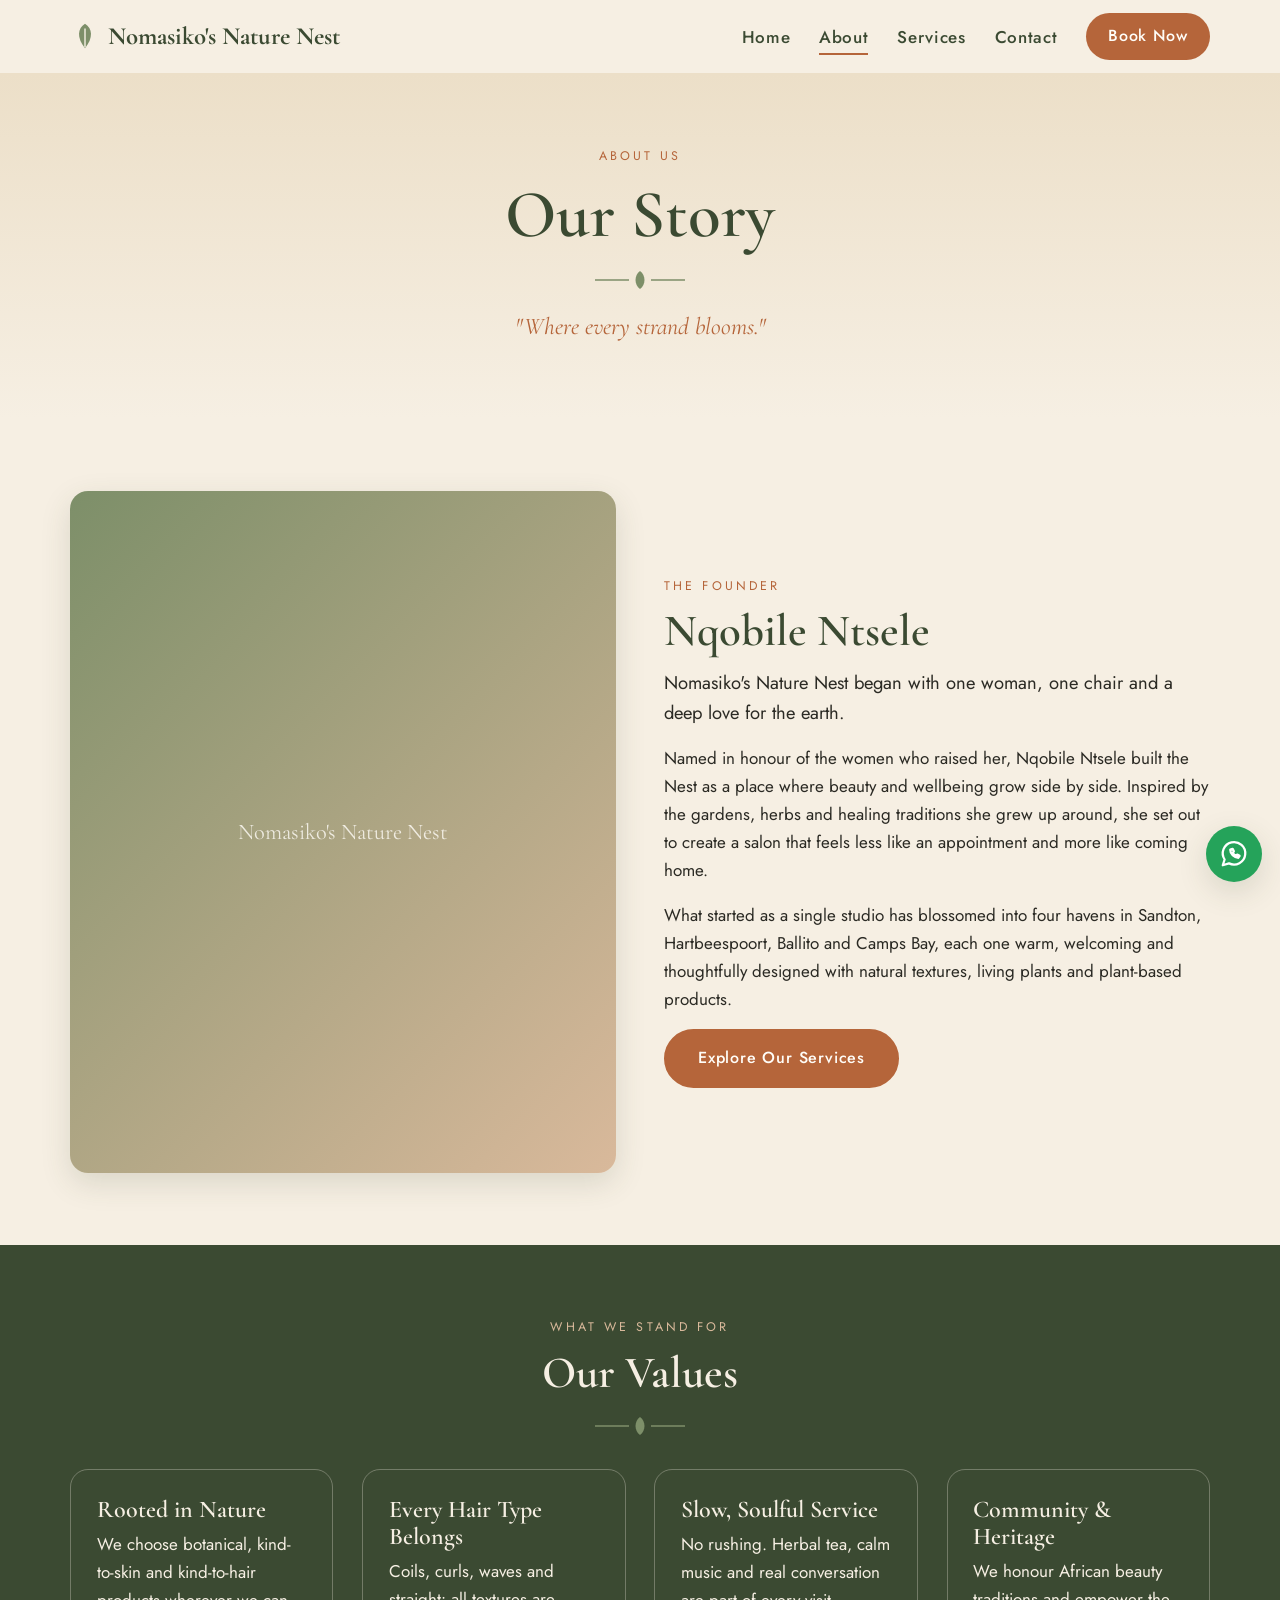
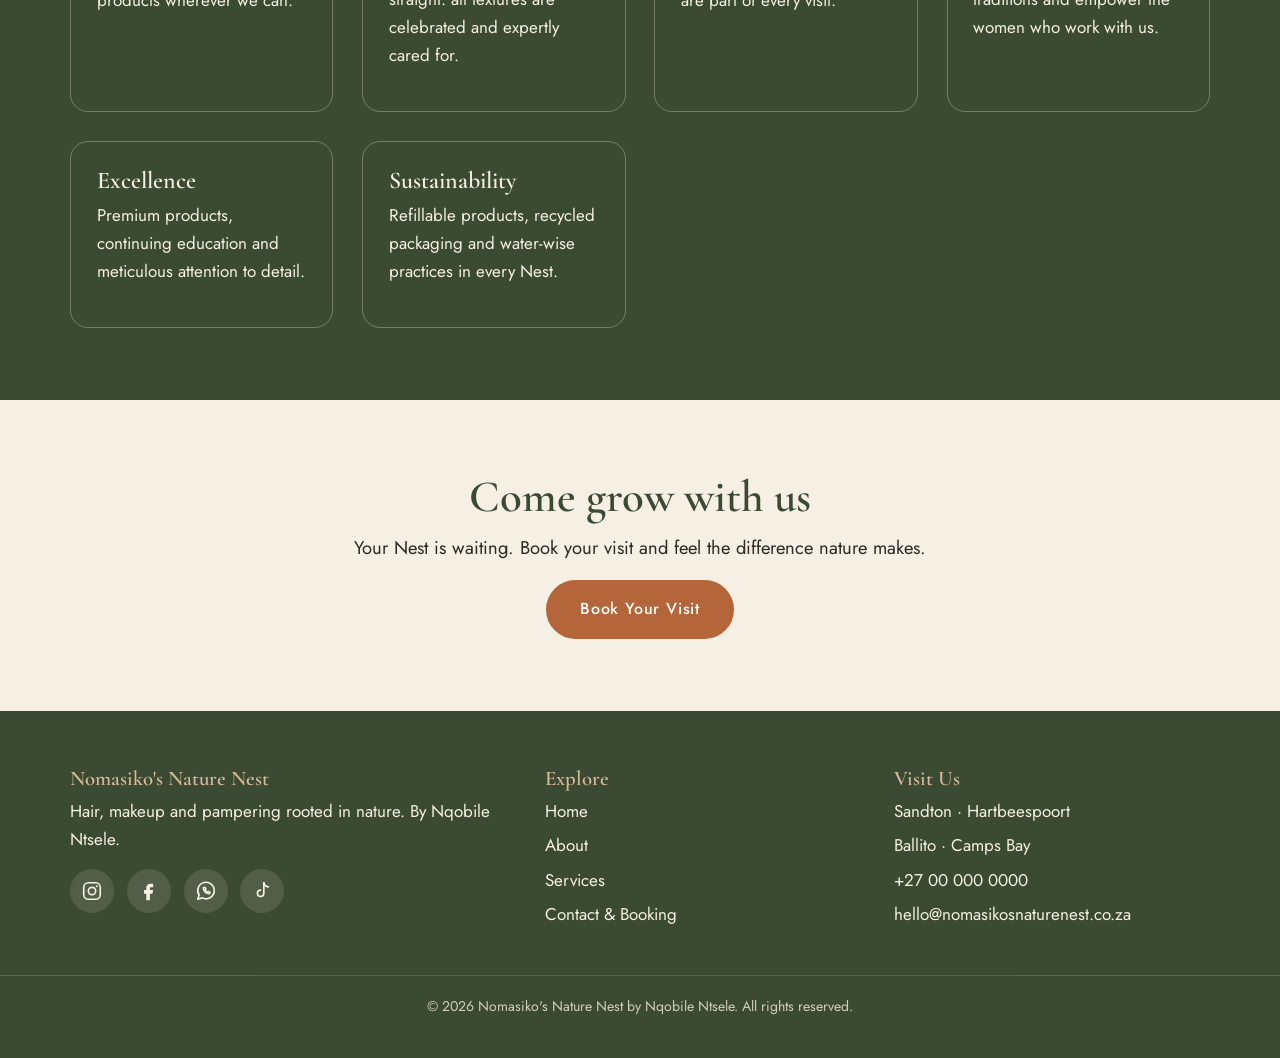
==== about.html @ 4fea0dc1 "FIRST COMMIT" ====
<!DOCTYPE html>
<html lang="en">
<head>
<meta charset="UTF-8">
<meta name="viewport" content="width=device-width, initial-scale=1">
<title>About Us | Nomasiko's Nature Nest</title>
<meta name="description" content="The story and values behind Nomasiko's Nature Nest, founded by Nqobile Ntsele.">
<link rel="preconnect" href="https://fonts.googleapis.com">
<link rel="preconnect" href="https://fonts.gstatic.com" crossorigin>
<link href="https://fonts.googleapis.com/css2?family=Cormorant+Garamond:ital,wght@0,500;0,600;0,700;1,500&family=Jost:wght@400;500&display=swap" rel="stylesheet">
<link rel="stylesheet" href="style.css">
</head>
<body>

<header class="site-header">
  <div class="container nav">
    <a class="brand" href="index.html">
      <svg viewBox="0 0 32 32" aria-hidden="true"><path d="M16 3c8 5 9 15 0 26C7 18 8 8 16 3z" fill="#7d8f69"/><path d="M16 8v20" stroke="#f6efe3" stroke-width="1.5"/></svg>
      Nomasiko's Nature Nest
    </a>
    <input type="checkbox" id="nav-toggle" class="nav-toggle" aria-label="Toggle menu">
    <label for="nav-toggle" class="nav-burger" aria-hidden="true"><span></span><span></span><span></span></label>
    <ul class="menu">
      <li><a href="index.html">Home</a></li>
      <li><a class="active" href="about.html">About</a></li>
      <li><a href="services.html">Services</a></li>
      <li><a href="contact.html">Contact</a></li>
      <li><a class="btn" href="contact.html#booking">Book Now</a></li>
    </ul>
  </div>
</header>

<main>
  <section class="page-hero">
    <div class="container">
      <span class="eyebrow">About Us</span>
      <h1>Our Story</h1>
      <span class="divider"></span>
      <p class="slogan">"Where every strand blooms."</p>
    </div>
  </section>

  <section>
    <div class="container split">
      <div class="frame tall">
        <img src="images/founder.jpg" alt="Nqobile Ntsele, founder of Nomasiko's Nature Nest" loading="lazy" onerror="this.style.display='none'">
      </div>
      <div>
        <span class="eyebrow">The Founder</span>
        <h2>Nqobile Ntsele</h2>
        <p class="lead">Nomasiko's Nature Nest began with one woman, one chair and a deep love for the earth.</p>
        <p>Named in honour of the women who raised her, Nqobile Ntsele built the Nest as a place where beauty and wellbeing grow side by side. Inspired by the gardens, herbs and healing traditions she grew up around, she set out to create a salon that feels less like an appointment and more like coming home.</p>
        <p>What started as a single studio has blossomed into four havens in Sandton, Hartbeespoort, Ballito and Camps Bay, each one warm, welcoming and thoughtfully designed with natural textures, living plants and plant-based products.</p>
        <a class="btn" href="services.html">Explore Our Services</a>
      </div>
    </div>
  </section>

  <section class="band">
    <div class="container center">
      <span class="eyebrow">What We Stand For</span>
      <h2>Our Values</h2>
      <span class="divider"></span>
      <div class="grid three" style="margin-top:2rem;text-align:left">
        <div class="value"><h3>Rooted in Nature</h3><p>We choose botanical, kind-to-skin and kind-to-hair products wherever we can.</p></div>
        <div class="value"><h3>Every Hair Type Belongs</h3><p>Coils, curls, waves and straight: all textures are celebrated and expertly cared for.</p></div>
        <div class="value"><h3>Slow, Soulful Service</h3><p>No rushing. Herbal tea, calm music and real conversation are part of every visit.</p></div>
        <div class="value"><h3>Community &amp; Heritage</h3><p>We honour African beauty traditions and empower the women who work with us.</p></div>
        <div class="value"><h3>Excellence</h3><p>Premium products, continuing education and meticulous attention to detail.</p></div>
        <div class="value"><h3>Sustainability</h3><p>Refillable products, recycled packaging and water-wise practices in every Nest.</p></div>
      </div>
    </div>
  </section>

  <section>
    <div class="container center">
      <h2>Come grow with us</h2>
      <p class="lead">Your Nest is waiting. Book your visit and feel the difference nature makes.</p>
      <a class="btn" href="contact.html#booking">Book Your Visit</a>
    </div>
  </section>
</main>

<footer class="site-footer">
  <div class="container footer-grid">
    <div>
      <h3>Nomasiko's Nature Nest</h3>
      <p>Hair, makeup and pampering rooted in nature. By Nqobile Ntsele.</p>
      <div class="social">
        <a href="https://www.instagram.com/nomasikosnaturenest" target="_blank" rel="noopener" aria-label="Instagram"><svg viewBox="0 0 24 24"><rect x="3" y="3" width="18" height="18" rx="5"/><circle cx="12" cy="12" r="4"/><circle class="f" cx="17.2" cy="6.8" r="1.2"/></svg></a>
        <a href="https://www.facebook.com/nomasikosnaturenest" target="_blank" rel="noopener" aria-label="Facebook"><svg viewBox="0 0 24 24"><path class="f" d="M14 8h2.500V4H13.500A4.500 4.500 0 0 0 9 8.500V11H6.500v4H9v7h4v-7h2.800l.7-4H13V8.800c0-.5.3-.8 1-.8z"/></svg></a>
        <a href="https://wa.me/27000000000" target="_blank" rel="noopener" aria-label="WhatsApp"><svg viewBox="0 0 24 24"><path d="M3 21l1.5-4.600A9 9 0 1 1 8 19.500L3 21z"/><path d="M9 8.500c0 3.500 3 6.500 6.500 6.500l1-1.500-2-1-1 .8c-1-.4-2-1.400-2.400-2.400l.8-1-1-2z"/></svg></a>
        <a href="https://www.tiktok.com/@nomasikosnaturenest" target="_blank" rel="noopener" aria-label="TikTok"><svg viewBox="0 0 24 24"><path d="M14 3v11.500a3.500 3.500 0 1 1-3.500-3.500"/><path d="M14 3c.4 2.600 2 4.200 5 4.500"/></svg></a>
      </div>
    </div>
    <div>
      <h3>Explore</h3>
      <ul>
        <li><a href="index.html">Home</a></li>
        <li><a href="about.html">About</a></li>
        <li><a href="services.html">Services</a></li>
        <li><a href="contact.html">Contact &amp; Booking</a></li>
      </ul>
    </div>
    <div>
      <h3>Visit Us</h3>
      <ul>
        <li>Sandton · Hartbeespoort</li>
        <li>Ballito · Camps Bay</li>
        <li><a href="tel:+27000000000">+27 00 000 0000</a></li>
        <li><a href="mailto:hello@nomasikosnaturenest.co.za">hello@nomasikosnaturenest.co.za</a></li>
      </ul>
    </div>
  </div>
  <p class="copy">&copy; 2026 Nomasiko's Nature Nest by Nqobile Ntsele. All rights reserved.</p>
</footer>

<a class="float-wa" href="https://wa.me/27000000000" target="_blank" rel="noopener" aria-label="Chat on WhatsApp"><svg viewBox="0 0 24 24"><path d="M3 21l1.5-4.600A9 9 0 1 1 8 19.500L3 21z"/><path d="M9 8.500c0 3.500 3 6.500 6.500 6.500l1-1.500-2-1-1 .8c-1-.4-2-1.400-2.400-2.400l.8-1-1-2z"/></svg></a>
</body>
</html>
---- style.css ----
/* Nomasiko's Nature Nest - earthy boho botanical theme */
:root{
  --cream:#f6efe3; --sand:#ecdfc8; --clay:#d9b99b; --terra:#b5653a;
  --sage:#7d8f69; --olive:#3b4a32; --ink:#2b2a24; --white:#fffdf8;
  --serif:'Cormorant Garamond',Georgia,serif; --sans:'Jost','Segoe UI',Arial,sans-serif;
  --radius:18px; --shadow:0 10px 30px rgba(59,74,50,.15);
}
*{box-sizing:border-box;margin:0;padding:0}
html{scroll-behavior:smooth}
body{font-family:var(--sans);color:var(--ink);background:var(--cream);line-height:1.65;font-size:17px}
img{max-width:100%;display:block}
a{color:var(--terra);text-decoration:none}
a:hover{text-decoration:underline}
h1,h2,h3{font-family:var(--serif);color:var(--olive);line-height:1.15;font-weight:600}
h1{font-size:clamp(2.4rem,6vw,4.2rem)}
h2{font-size:clamp(1.9rem,4vw,2.8rem);margin-bottom:.6rem}
h3{font-size:1.5rem;margin-bottom:.4rem}
p{margin-bottom:1rem}
.container{width:min(1140px,92%);margin-inline:auto}
section{padding:4.5rem 0}
.eyebrow{font-family:var(--sans);letter-spacing:.25em;text-transform:uppercase;font-size:.78rem;color:var(--terra);display:block;margin-bottom:.6rem}
.center{text-align:center}
.lead{font-size:1.15rem;max-width:720px}
.center .lead{margin-inline:auto}
.divider{display:block;width:90px;height:22px;margin:1rem auto;background:url("data:image/svg+xml,%3Csvg xmlns='http://www.w3.org/2000/svg' viewBox='0 0 90 22'%3E%3Cpath d='M0 11h34M56 11h34' stroke='%237d8f69' stroke-width='1.5'/%3E%3Cpath d='M45 2c6 4 6 14 0 18-6-4-6-14 0-18z' fill='%237d8f69'/%3E%3C/svg%3E") center/contain no-repeat}

/* Header + nav (CSS-only mobile menu) */
.site-header{position:sticky;top:0;z-index:50;background:rgba(246,239,227,.96);backdrop-filter:blur(6px);border-bottom:1px solid var(--sand)}
.nav{display:flex;align-items:center;justify-content:space-between;padding:.8rem 0}
.brand{font-family:var(--serif);font-size:1.55rem;font-weight:700;color:var(--olive);display:flex;align-items:center;gap:.5rem}
.brand:hover{text-decoration:none}
.brand svg{width:30px;height:30px}
.menu{display:flex;gap:1.8rem;list-style:none;align-items:center}
.menu a{color:var(--olive);font-weight:500;letter-spacing:.04em;padding:.3rem 0;border-bottom:2px solid transparent}
.menu a:hover,.menu a.active{border-color:var(--terra);text-decoration:none}
.menu .btn{color:var(--white);border:0;padding:.65rem 1.4rem}
.nav-toggle,.nav-burger{display:none}

/* Buttons */
.btn{display:inline-block;background:var(--terra);color:var(--white);padding:.9rem 2rem;border-radius:999px;font-weight:500;letter-spacing:.05em;border:2px solid var(--terra);cursor:pointer;font-family:var(--sans);font-size:1rem;transition:.25s}
.btn:hover{background:var(--olive);border-color:var(--olive);text-decoration:none;transform:translateY(-2px)}
.btn.outline{background:transparent;color:var(--olive);border-color:var(--olive)}
.btn.outline:hover{background:var(--olive);color:var(--white)}

/* Hero */
.hero{position:relative;padding:6rem 0 5rem;background:
  radial-gradient(circle at 85% 20%,rgba(125,143,105,.35),transparent 45%),
  radial-gradient(circle at 10% 90%,rgba(181,101,58,.25),transparent 45%),var(--sand);overflow:hidden}
.hero-grid{display:grid;grid-template-columns:1.1fr .9fr;gap:3rem;align-items:center}
.hero p.lead{margin:1.2rem 0 2rem}
.hero .btns{display:flex;gap:1rem;flex-wrap:wrap}
.slogan{font-family:var(--serif);font-style:italic;font-size:1.5rem;color:var(--terra)}
.page-hero{padding:4.5rem 0 3.5rem;text-align:center;background:linear-gradient(180deg,var(--sand),var(--cream))}

/* Image frames with botanical fallback */
.frame{position:relative;border-radius:var(--radius);overflow:hidden;box-shadow:var(--shadow);background:linear-gradient(135deg,var(--sage),var(--clay));aspect-ratio:4/3}
.frame.tall{aspect-ratio:4/5}
.frame.arch{border-radius:220px 220px var(--radius) var(--radius);aspect-ratio:3/4}
.frame img{width:100%;height:100%;object-fit:cover}
.frame::after{content:"Nomasiko's Nature Nest";position:absolute;inset:0;display:grid;place-items:center;color:rgba(255,253,248,.8);font-family:var(--serif);font-size:1.4rem;z-index:0;text-align:center;padding:1rem}
.frame img{position:relative;z-index:1}

/* Cards / grids */
.grid{display:grid;gap:1.8rem}
.grid.three{grid-template-columns:repeat(auto-fit,minmax(260px,1fr))}
.grid.two{grid-template-columns:repeat(auto-fit,minmax(300px,1fr))}
.card{background:var(--white);border-radius:var(--radius);box-shadow:var(--shadow);overflow:hidden;display:flex;flex-direction:column}
.card .frame{border-radius:0;box-shadow:none;aspect-ratio:4/3}
.card-body{padding:1.5rem;display:flex;flex-direction:column;flex:1}
.card-body p{flex:1}
.price{font-family:var(--serif);font-size:1.6rem;font-weight:700;color:var(--terra)}
.price small{font-family:var(--sans);font-size:.8rem;color:var(--sage);font-weight:400;margin-left:.3rem}
.band{background:var(--olive);color:var(--cream)}
.band h2,.band h3{color:var(--cream)}
.band .eyebrow{color:var(--clay)}
.value{padding:1.6rem;border:1px solid rgba(246,239,227,.3);border-radius:var(--radius)}
.split{display:grid;grid-template-columns:1fr 1fr;gap:3rem;align-items:center}

/* Services list */
.service-block{margin-bottom:4rem}
.service-block>h2{border-left:5px solid var(--sage);padding-left:1rem}
.service-list{list-style:none;margin-top:1.5rem;display:grid;gap:1rem}
.service-list li{display:grid;grid-template-columns:140px 1fr auto;gap:1.2rem;align-items:center;background:var(--white);padding:1rem;border-radius:var(--radius);box-shadow:var(--shadow)}
.service-list .frame{aspect-ratio:1/1;border-radius:14px;box-shadow:none}
.service-list .frame::after{font-size:.7rem}
.service-list h3{margin:0}
.service-list p{margin:.2rem 0 0;font-size:.95rem}
.note{font-size:.9rem;color:var(--sage);font-style:italic}

/* Contact */
.contact-grid{display:grid;grid-template-columns:1.2fr .8fr;gap:2.5rem;align-items:start}
form{background:var(--white);padding:2rem;border-radius:var(--radius);box-shadow:var(--shadow)}
.row{display:grid;grid-template-columns:1fr 1fr;gap:1rem}
label{display:block;font-weight:500;margin:1rem 0 .3rem;color:var(--olive)}
input,select,textarea{width:100%;padding:.8rem 1rem;border:1.5px solid var(--clay);border-radius:12px;font:inherit;background:var(--cream);color:var(--ink)}
input:focus,select:focus,textarea:focus{outline:3px solid rgba(125,143,105,.4);border-color:var(--sage)}
textarea{min-height:130px;resize:vertical}
.check{display:flex;gap:.6rem;align-items:flex-start;margin:1.2rem 0}
.check input{width:auto;margin-top:.35rem}
.check label{margin:0;font-weight:400;font-size:.92rem}
fieldset{border:0}
.info-card{background:var(--white);padding:1.6rem;border-radius:var(--radius);box-shadow:var(--shadow);margin-bottom:1.5rem}
.info-card ul{list-style:none}
.info-card li{padding:.35rem 0;border-bottom:1px dashed var(--clay)}
.info-card li:last-child{border:0}
table{width:100%;border-collapse:collapse}
td{padding:.5rem 0;border-bottom:1px dashed var(--clay)}
td:last-child{text-align:right;font-weight:500}
.locations{display:grid;grid-template-columns:repeat(auto-fit,minmax(240px,1fr));gap:1.5rem}
.loc{background:var(--white);padding:1.5rem;border-radius:var(--radius);box-shadow:var(--shadow);border-top:5px solid var(--sage)}
.map{margin-top:2rem;min-height:340px;border-radius:var(--radius);border:2px dashed var(--sage);background:repeating-linear-gradient(45deg,var(--sand),var(--sand) 14px,var(--cream) 14px,var(--cream) 28px);display:grid;place-items:center;text-align:center;padding:2rem;color:var(--olive)}

/* Footer + social */
.site-footer{background:var(--olive);color:var(--cream);padding:3.5rem 0 1.5rem}
.footer-grid{display:grid;grid-template-columns:1.4fr 1fr 1fr;gap:2rem}
.site-footer h3{color:var(--clay);font-size:1.3rem}
.site-footer a{color:var(--cream)}
.site-footer ul{list-style:none}
.site-footer li{margin-bottom:.4rem}
.social{display:flex;gap:.8rem;margin-top:1rem;flex-wrap:wrap}
.social a{width:44px;height:44px;border-radius:50%;background:rgba(246,239,227,.12);display:grid;place-items:center;transition:.25s}
.social a:hover{background:var(--terra);transform:translateY(-3px)}
.social svg{width:22px;height:22px;fill:none;stroke:var(--cream);stroke-width:1.8;stroke-linecap:round;stroke-linejoin:round}
.social svg .f{fill:var(--cream);stroke:none}
.copy{text-align:center;margin-top:2.5rem;padding-top:1.2rem;border-top:1px solid rgba(246,239,227,.2);font-size:.88rem;opacity:.8}
.float-wa{position:fixed;right:18px;bottom:18px;width:56px;height:56px;border-radius:50%;background:#25a35a;display:grid;place-items:center;box-shadow:var(--shadow);z-index:60}
.float-wa svg{width:30px;height:30px;fill:none;stroke:#fff;stroke-width:1.8;stroke-linecap:round;stroke-linejoin:round}

/* Tablet */
@media (max-width:900px){
  section{padding:3.2rem 0}
  .hero-grid,.split,.contact-grid{grid-template-columns:1fr}
  .footer-grid{grid-template-columns:1fr 1fr}
  .hero{padding:3.5rem 0}
  .frame.arch{max-width:340px;margin-inline:auto}
}
/* Mobile nav + phones */
@media (max-width:760px){
  .nav-burger{display:grid;gap:5px;cursor:pointer;padding:.5rem}
  .nav-burger span{display:block;width:26px;height:3px;background:var(--olive);border-radius:2px;transition:.25s}
  .menu{position:absolute;top:100%;left:0;right:0;background:var(--cream);flex-direction:column;gap:0;padding:0 4%;max-height:0;overflow:hidden;transition:max-height .35s;border-bottom:1px solid var(--sand)}
  .menu li{width:100%;padding:.7rem 0;border-top:1px solid var(--sand)}
  .menu .btn{display:block;text-align:center}
  .nav-toggle:checked ~ .menu{max-height:420px;padding-bottom:1rem}
  .nav-toggle:checked ~ .nav-burger span:nth-child(1){transform:translateY(8px) rotate(45deg)}
  .nav-toggle:checked ~ .nav-burger span:nth-child(2){opacity:0}
  .nav-toggle:checked ~ .nav-burger span:nth-child(3){transform:translateY(-8px) rotate(-45deg)}
  .nav{position:relative}
  .service-list li{grid-template-columns:90px 1fr}
  .service-list .price{grid-column:1/-1}
  .row{grid-template-columns:1fr}
  .footer-grid{grid-template-columns:1fr}
  form{padding:1.3rem}
  body{font-size:16px}
}
@media (prefers-reduced-motion:reduce){*{transition:none!important;scroll-behavior:auto!important}}
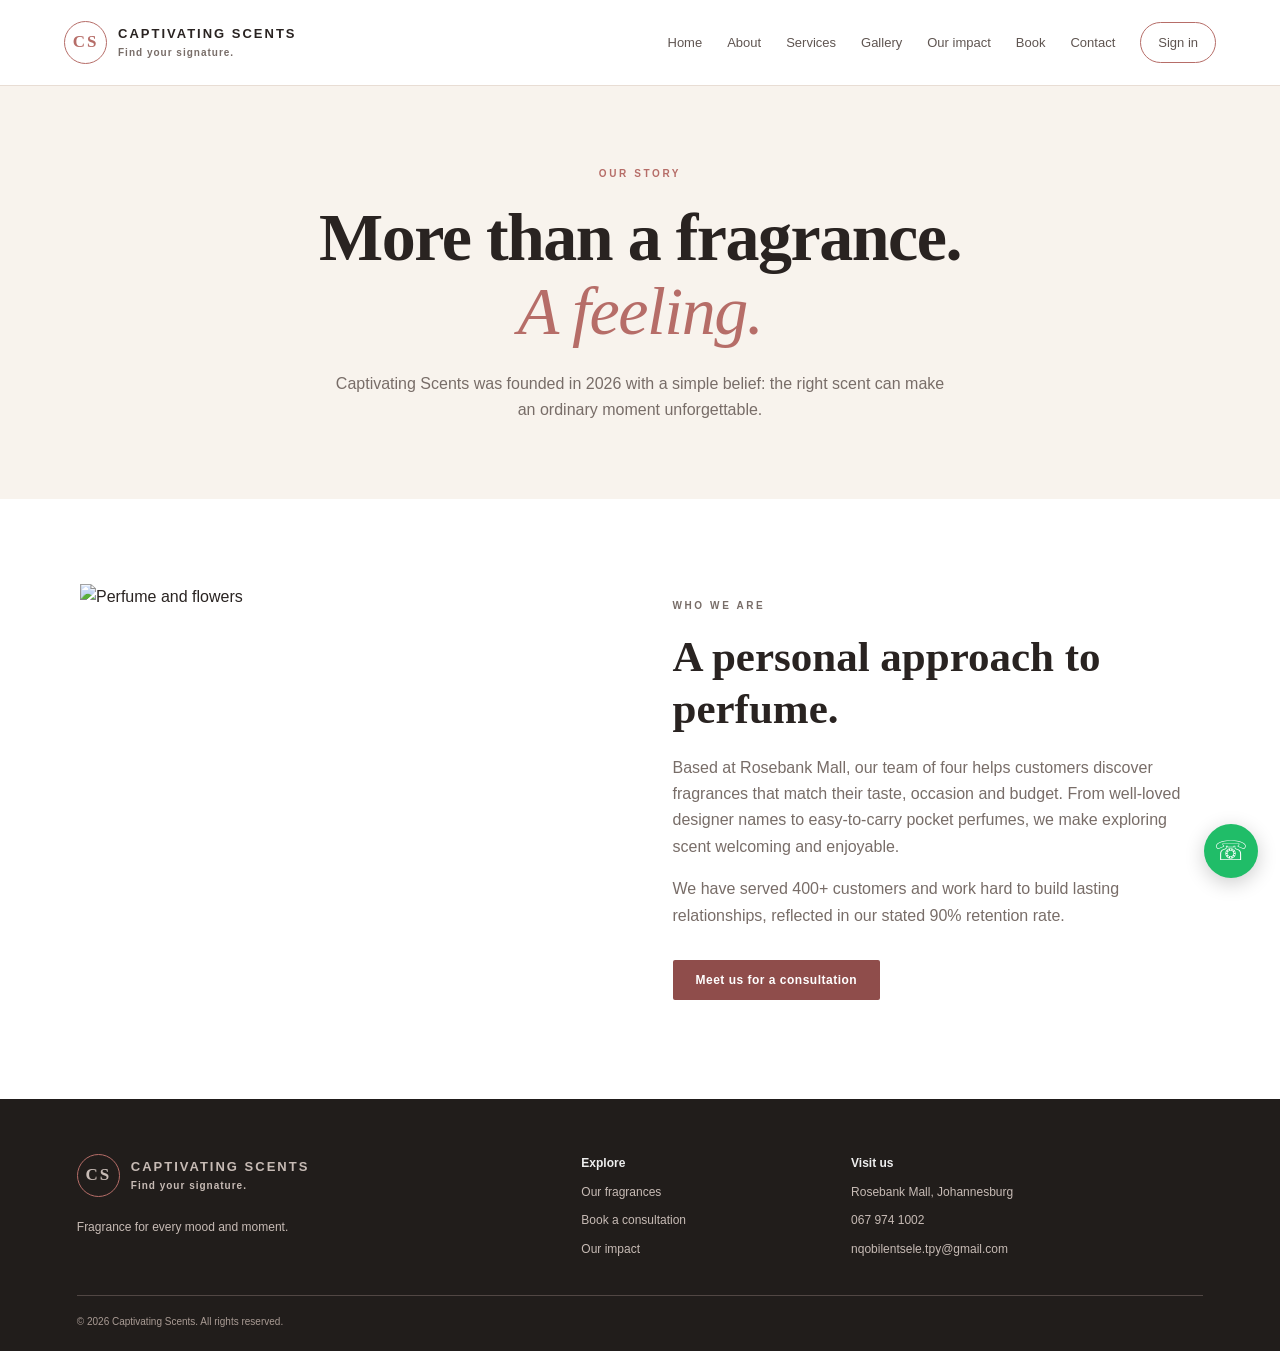
==== commit 36a7cae1: "Add files via upload" ====
--- a/about.html
+++ b/about.html
@@ -1,120 +1 @@
-<!DOCTYPE html>
-<html lang="en">
-<head>
-<meta charset="UTF-8">
-<meta name="viewport" content="width=device-width, initial-scale=1">
-<title>About Us | Nomasiko's Nature Nest</title>
-<meta name="description" content="The story and values behind Nomasiko's Nature Nest, founded by Nqobile Ntsele.">
-<link rel="preconnect" href="https://fonts.googleapis.com">
-<link rel="preconnect" href="https://fonts.gstatic.com" crossorigin>
-<link href="https://fonts.googleapis.com/css2?family=Cormorant+Garamond:ital,wght@0,500;0,600;0,700;1,500&family=Jost:wght@400;500&display=swap" rel="stylesheet">
-<link rel="stylesheet" href="style.css">
-</head>
-<body>
-
-<header class="site-header">
-  <div class="container nav">
-    <a class="brand" href="index.html">
-      <svg viewBox="0 0 32 32" aria-hidden="true"><path d="M16 3c8 5 9 15 0 26C7 18 8 8 16 3z" fill="#7d8f69"/><path d="M16 8v20" stroke="#f6efe3" stroke-width="1.5"/></svg>
-      Nomasiko's Nature Nest
-    </a>
-    <input type="checkbox" id="nav-toggle" class="nav-toggle" aria-label="Toggle menu">
-    <label for="nav-toggle" class="nav-burger" aria-hidden="true"><span></span><span></span><span></span></label>
-    <ul class="menu">
-      <li><a href="index.html">Home</a></li>
-      <li><a class="active" href="about.html">About</a></li>
-      <li><a href="services.html">Services</a></li>
-      <li><a href="contact.html">Contact</a></li>
-      <li><a class="btn" href="contact.html#booking">Book Now</a></li>
-    </ul>
-  </div>
-</header>
-
-<main>
-  <section class="page-hero">
-    <div class="container">
-      <span class="eyebrow">About Us</span>
-      <h1>Our Story</h1>
-      <span class="divider"></span>
-      <p class="slogan">"Where every strand blooms."</p>
-    </div>
-  </section>
-
-  <section>
-    <div class="container split">
-      <div class="frame tall">
-        <img src="images/founder.jpg" alt="Nqobile Ntsele, founder of Nomasiko's Nature Nest" loading="lazy" onerror="this.style.display='none'">
-      </div>
-      <div>
-        <span class="eyebrow">The Founder</span>
-        <h2>Nqobile Ntsele</h2>
-        <p class="lead">Nomasiko's Nature Nest began with one woman, one chair and a deep love for the earth.</p>
-        <p>Named in honour of the women who raised her, Nqobile Ntsele built the Nest as a place where beauty and wellbeing grow side by side. Inspired by the gardens, herbs and healing traditions she grew up around, she set out to create a salon that feels less like an appointment and more like coming home.</p>
-        <p>What started as a single studio has blossomed into four havens in Sandton, Hartbeespoort, Ballito and Camps Bay, each one warm, welcoming and thoughtfully designed with natural textures, living plants and plant-based products.</p>
-        <a class="btn" href="services.html">Explore Our Services</a>
-      </div>
-    </div>
-  </section>
-
-  <section class="band">
-    <div class="container center">
-      <span class="eyebrow">What We Stand For</span>
-      <h2>Our Values</h2>
-      <span class="divider"></span>
-      <div class="grid three" style="margin-top:2rem;text-align:left">
-        <div class="value"><h3>Rooted in Nature</h3><p>We choose botanical, kind-to-skin and kind-to-hair products wherever we can.</p></div>
-        <div class="value"><h3>Every Hair Type Belongs</h3><p>Coils, curls, waves and straight: all textures are celebrated and expertly cared for.</p></div>
-        <div class="value"><h3>Slow, Soulful Service</h3><p>No rushing. Herbal tea, calm music and real conversation are part of every visit.</p></div>
-        <div class="value"><h3>Community &amp; Heritage</h3><p>We honour African beauty traditions and empower the women who work with us.</p></div>
-        <div class="value"><h3>Excellence</h3><p>Premium products, continuing education and meticulous attention to detail.</p></div>
-        <div class="value"><h3>Sustainability</h3><p>Refillable products, recycled packaging and water-wise practices in every Nest.</p></div>
-      </div>
-    </div>
-  </section>
-
-  <section>
-    <div class="container center">
-      <h2>Come grow with us</h2>
-      <p class="lead">Your Nest is waiting. Book your visit and feel the difference nature makes.</p>
-      <a class="btn" href="contact.html#booking">Book Your Visit</a>
-    </div>
-  </section>
-</main>
-
-<footer class="site-footer">
-  <div class="container footer-grid">
-    <div>
-      <h3>Nomasiko's Nature Nest</h3>
-      <p>Hair, makeup and pampering rooted in nature. By Nqobile Ntsele.</p>
-      <div class="social">
-        <a href="https://www.instagram.com/nomasikosnaturenest" target="_blank" rel="noopener" aria-label="Instagram"><svg viewBox="0 0 24 24"><rect x="3" y="3" width="18" height="18" rx="5"/><circle cx="12" cy="12" r="4"/><circle class="f" cx="17.2" cy="6.8" r="1.2"/></svg></a>
-        <a href="https://www.facebook.com/nomasikosnaturenest" target="_blank" rel="noopener" aria-label="Facebook"><svg viewBox="0 0 24 24"><path class="f" d="M14 8h2.500V4H13.500A4.500 4.500 0 0 0 9 8.500V11H6.500v4H9v7h4v-7h2.800l.7-4H13V8.800c0-.5.3-.8 1-.8z"/></svg></a>
-        <a href="https://wa.me/27000000000" target="_blank" rel="noopener" aria-label="WhatsApp"><svg viewBox="0 0 24 24"><path d="M3 21l1.5-4.600A9 9 0 1 1 8 19.500L3 21z"/><path d="M9 8.500c0 3.500 3 6.500 6.500 6.500l1-1.500-2-1-1 .8c-1-.4-2-1.400-2.400-2.400l.8-1-1-2z"/></svg></a>
-        <a href="https://www.tiktok.com/@nomasikosnaturenest" target="_blank" rel="noopener" aria-label="TikTok"><svg viewBox="0 0 24 24"><path d="M14 3v11.500a3.500 3.500 0 1 1-3.500-3.500"/><path d="M14 3c.4 2.600 2 4.200 5 4.500"/></svg></a>
-      </div>
-    </div>
-    <div>
-      <h3>Explore</h3>
-      <ul>
-        <li><a href="index.html">Home</a></li>
-        <li><a href="about.html">About</a></li>
-        <li><a href="services.html">Services</a></li>
-        <li><a href="contact.html">Contact &amp; Booking</a></li>
-      </ul>
-    </div>
-    <div>
-      <h3>Visit Us</h3>
-      <ul>
-        <li>Sandton · Hartbeespoort</li>
-        <li>Ballito · Camps Bay</li>
-        <li><a href="tel:+27000000000">+27 00 000 0000</a></li>
-        <li><a href="mailto:hello@nomasikosnaturenest.co.za">hello@nomasikosnaturenest.co.za</a></li>
-      </ul>
-    </div>
-  </div>
-  <p class="copy">&copy; 2026 Nomasiko's Nature Nest by Nqobile Ntsele. All rights reserved.</p>
-</footer>
-
-<a class="float-wa" href="https://wa.me/27000000000" target="_blank" rel="noopener" aria-label="Chat on WhatsApp"><svg viewBox="0 0 24 24"><path d="M3 21l1.5-4.600A9 9 0 1 1 8 19.500L3 21z"/><path d="M9 8.500c0 3.500 3 6.500 6.500 6.500l1-1.500-2-1-1 .8c-1-.4-2-1.400-2.400-2.400l.8-1-1-2z"/></svg></a>
-</body>
-</html>
+<!DOCTYPE html><html lang="en"><head><meta charset="UTF-8"><meta name="viewport" content="width=device-width, initial-scale=1"><title>About | Captivating Scents</title><link rel="stylesheet" href="styles.css"></head><body><div id="shared-header"></div><main><section class="page-hero"><p class="eyebrow">OUR STORY</p><h1>More than a fragrance.<br><em>A feeling.</em></h1><p>Captivating Scents was founded in 2026 with a simple belief: the right scent can make an ordinary moment unforgettable.</p></section><section class="split-section wrap"><img src="https://images.unsplash.com/photo-1595425970377-c9703cf48b6d?auto=format&fit=crop&w=1000&q=85" alt="Perfume and flowers"><div><p class="eyebrow">WHO WE ARE</p><h2>A personal approach to perfume.</h2><p>Based at Rosebank Mall, our team of four helps customers discover fragrances that match their taste, occasion and budget. From well-loved designer names to easy-to-carry pocket perfumes, we make exploring scent welcoming and enjoyable.</p><p>We have served 400+ customers and work hard to build lasting relationships, reflected in our stated 90% retention rate.</p><a class="btn" href="booking.html">Meet us for a consultation</a></div></section></main><div id="shared-footer"></div><script src="script.js"></script></body></html>
--- a/styles.css
+++ b/styles.css
@@ -0,0 +1 @@
+ :root{--ink:#292321;--muted:#786d68;--cream:#f8f3ed;--rose:#b66d68;--rose-dark:#8f4d4b;--line:#e8ddd4;--white:#fff;--serif:"Playfair Display",Georgia,serif;--sans:"DM Sans",Arial,sans-serif}*{box-sizing:border-box}html{scroll-behavior:smooth}body{margin:0;color:var(--ink);background:#fff;font-family:var(--sans);line-height:1.65}a{color:inherit;text-decoration:none}.site-header{height:auto;min-height:86px;padding:16px max(5vw,24px);display:flex;align-items:center;justify-content:space-between;border-bottom:1px solid var(--line);background:#fff;position:sticky;top:0;z-index:20}.brand{display:flex;align-items:center;gap:11px;font-size:13px;letter-spacing:2px;font-weight:600;line-height:1.2}.brand small{display:block;font-size:10px;letter-spacing:1px;color:var(--muted);margin-top:6px}.brand-mark{display:grid;place-items:center;width:43px;height:43px;border:1px solid var(--rose);border-radius:50%;font-family:var(--serif);font-size:17px;color:var(--rose)}.nav{display:flex;gap:25px;align-items:center;font-size:13px}.nav a{color:#5f5551}.nav a:hover,.nav .active{color:var(--rose-dark)}.nav-cta{border:1px solid var(--rose);padding:9px 17px;border-radius:30px}.menu-toggle{display:none;border:0;background:none;font-size:25px}.hero{display:grid;grid-template-columns:1fr 1fr;min-height:610px;background:var(--cream)}.hero-copy{padding:90px 8vw 65px 10vw;align-self:center}.eyebrow{font-size:10px;letter-spacing:2.6px;font-weight:700;color:var(--rose-dark);margin:0 0 17px}.hero h1,.page-hero h1{font:600 clamp(45px,6vw,78px)/1.1 var(--serif);margin:0 0 22px;letter-spacing:-1.5px}.hero h1 em,.page-hero h1 em{color:var(--rose);font-weight:500}.hero-copy>p:not(.eyebrow){max-width:450px;color:var(--muted);font-size:16px}.hero-actions{display:flex;align-items:center;gap:25px;flex-wrap:wrap;margin-top:30px}.btn{display:inline-block;background:var(--rose-dark);color:#fff;border:0;border-radius:2px;padding:13px 23px;font:600 12px var(--sans);letter-spacing:.5px;cursor:pointer;transition:.2s}.btn:hover{background:#713b3b;transform:translateY(-1px)}.text-link{font-size:12px;font-weight:700;border-bottom:1px solid var(--rose);padding-bottom:4px}.hero-note{margin-top:65px;color:var(--muted);font-size:11px;letter-spacing:.5px}.hero-note span{color:var(--rose);font-size:18px;margin-right:8px}.hero-image{position:relative;min-height:500px}.hero-image img{width:100%;height:100%;object-fit:cover;position:absolute}.image-tag{position:absolute;right:25px;bottom:25px;background:#fff;padding:13px 18px;font-size:9px;letter-spacing:2px}.stats{display:grid;grid-template-columns:repeat(4,1fr);padding:34px 0;border-bottom:1px solid var(--line);text-align:center}.stats div{display:flex;flex-direction:column;border-right:1px solid var(--line)}.stats div:last-child{border:0}.stats strong{font:600 29px var(--serif);color:var(--rose-dark)}.stats span{font-size:11px;color:var(--muted)}.wrap{width:min(1120px,90%);margin-inline:auto}.section{padding-top:90px;padding-bottom:85px}.section-heading{display:flex;justify-content:space-between;align-items:end;margin-bottom:30px}.section h2,.split-section h2,.form-layout h2,.donation-card h3{font:600 clamp(30px,4vw,43px)/1.2 var(--serif);margin:0 0 20px}.feature-grid{display:grid;grid-template-columns:repeat(3,1fr);gap:22px}.feature-card{display:block}.feature-card img{width:100%;height:320px;object-fit:cover;display:block;margin-bottom:20px;transition:.3s}.feature-card:hover img{filter:brightness(.92)}.feature-card span{font-size:9px;letter-spacing:1.8px;color:var(--rose-dark)}.feature-card h3{font:500 25px var(--serif);margin:7px 0}.quote-band{background:#8f4d4b;color:#fff;text-align:center;padding:65px 20px}.quote-band p{font:500 clamp(24px,3vw,37px) var(--serif);margin:0 0 10px}.quote-band span{font-size:10px;letter-spacing:2px}.testimonial-grid{display:grid;grid-template-columns:repeat(3,1fr);gap:20px}.testimonial{padding:25px;background:var(--cream)}.testimonial p{font:17px/1.6 var(--serif)}.testimonial b{font-size:10px;color:var(--muted)}.stars{color:var(--rose);letter-spacing:3px}.muted,.small{color:var(--muted)}.small{font-size:11px}.newsletter{background:#292321;color:#fff;padding:55px max(5vw,24px);display:flex;align-items:center;justify-content:space-between;gap:20px}.newsletter h2{font:500 34px var(--serif);margin:0}.newsletter p:not(.eyebrow){color:#d5c8c1;font-size:13px}.eyebrow{color:var(--rose)}.btn-light{background:#fff;color:#4a3330}.footer{background:#211d1b;color:#eee;padding:55px 6vw 20px;display:grid;grid-template-columns:2fr 1fr 1.5fr;gap:35px;font-size:12px}.footer>div:not(.copyright){display:flex;flex-direction:column;gap:9px}.footer p,.footer a,.footer span{color:#c7bbb5}.brand-light{color:#fff}.brand-light small{color:#c7bbb5}.copyright{grid-column:1/-1;border-top:1px solid #514744;padding-top:18px;color:#a99b94;font-size:10px}.whatsapp{position:fixed;right:22px;bottom:22px;width:54px;height:54px;border-radius:50%;background:#20bd68;color:#fff;display:grid;place-items:center;font-size:27px;box-shadow:0 5px 20px #0003;z-index:30}.page-hero{text-align:center;background:var(--cream);padding:80px 20px 75px}.page-hero h1{font-size:clamp(42px,6vw,68px)}.page-hero p:not(.eyebrow){max-width:610px;margin:0 auto;color:var(--muted)}.split-section{display:grid;grid-template-columns:1fr 1fr;gap:65px;align-items:center;padding-top:85px;padding-bottom:85px}.split-section img{width:100%;height:430px;object-fit:cover}.split-section p{color:var(--muted)}.split-section .btn{margin-top:15px}.search{display:block;width:min(540px,90%);margin:30px auto 0;padding:15px 18px;border:1px solid var(--line);font:14px var(--sans);background:#fff}.product-grid{display:grid;grid-template-columns:repeat(3,1fr);gap:18px}.product-card{border:1px solid var(--line);padding:22px;background:#fff;display:flex;flex-direction:column;min-height:190px}.product-card .category{font-size:9px;letter-spacing:1.6px;color:var(--rose-dark)}.product-card h3{font:500 21px var(--serif);margin:8px 0}.product-card p{font-size:12px;color:var(--muted);margin:0 0 14px}.product-card strong{margin-top:auto;font-size:14px}.product-card button{margin-top:14px;align-self:flex-start;background:none;border:0;border-bottom:1px solid var(--rose);padding:0 0 4px;font-size:11px;cursor:pointer}.gallery{padding-top:65px;padding-bottom:15px;display:grid;grid-template-columns:repeat(3,1fr);gap:15px}.gallery img{width:100%;height:290px;object-fit:cover}.form-layout{display:grid;grid-template-columns:.8fr 1.2fr;gap:70px;padding-top:80px;padding-bottom:90px}.form-layout p{color:var(--muted);font-size:14px}.data-form{background:var(--cream);padding:30px;display:flex;flex-direction:column;gap:15px}.data-form label{font-size:11px;font-weight:700;color:#5a4d48;display:flex;flex-direction:column;gap:6px}.data-form input,.data-form textarea,.data-form select{border:1px solid #e0d3ca;background:#fff;padding:12px;font:13px var(--sans);width:100%;border-radius:0}.data-form textarea{resize:vertical}.data-form button{align-self:flex-start}.form-status{font-size:12px;color:#326e4c;margin:0}.account-wrap{max-width:530px;padding-top:60px;padding-bottom:90px}.account-tabs{display:flex;border-bottom:1px solid var(--line)}.tab{padding:13px 20px;border:0;background:none;cursor:pointer}.tab.active{border-bottom:2px solid var(--rose-dark);font-weight:700}.account-form{padding:25px}.account-form .check{display:flex;flex-direction:row;align-items:center;font-weight:400}.account-form .check input{width:auto}.hidden{display:none}.donation-card{background:var(--cream);padding:40px;display:flex;align-items:center;justify-content:space-between;gap:30px}.donation-card p{max-width:650px;color:var(--muted)}.donation-icon{font:100px var(--serif);color:var(--rose)}@media(max-width:900px){.nav{gap:13px;font-size:11px}.hero-copy{padding:65px 6vw}.split-section{gap:35px}.feature-card img{height:260px}}@media(max-width:700px){.site-header{min-height:72px}.menu-toggle{display:block}.nav{display:none;position:absolute;top:71px;left:0;right:0;background:#fff;padding:20px 7%;flex-direction:column;align-items:flex-start;box-shadow:0 10px 20px #0001}.nav.open{display:flex}.hero{grid-template-columns:1fr}.hero-copy{padding:65px 7% 45px}.hero-image{min-height:330px}.hero-note{margin-top:35px}.stats{grid-template-columns:repeat(2,1fr);row-gap:20px}.stats div:nth-child(2){border:0}.section{padding-top:65px;padding-bottom:60px}.section-heading{align-items:start;gap:15px;flex-direction:column}.feature-grid,.testimonial-grid,.product-grid{grid-template-columns:1fr 1fr}.feature-card img{height:230px}.newsletter{align-items:flex-start;flex-direction:column}.footer{grid-template-columns:1fr 1fr}.footer>div:first-child{grid-column:1/-1}.split-section,.form-layout{grid-template-columns:1fr;gap:28px;padding-top:55px;padding-bottom:55px}.split-section img{height:300px}.gallery{grid-template-columns:1fr 1fr}.gallery img{height:220px}.donation-card{padding:25px}.donation-icon{font-size:65px}}@media(max-width:430px){.feature-grid,.testimonial-grid,.product-grid{grid-template-columns:1fr}.feature-card img{height:290px}.footer{grid-template-columns:1fr}.footer>div:first-child{grid-column:auto}.copyright{grid-column:auto}.gallery img{height:170px}.page-hero{padding:60px 18px}.data-form{padding:20px}}
